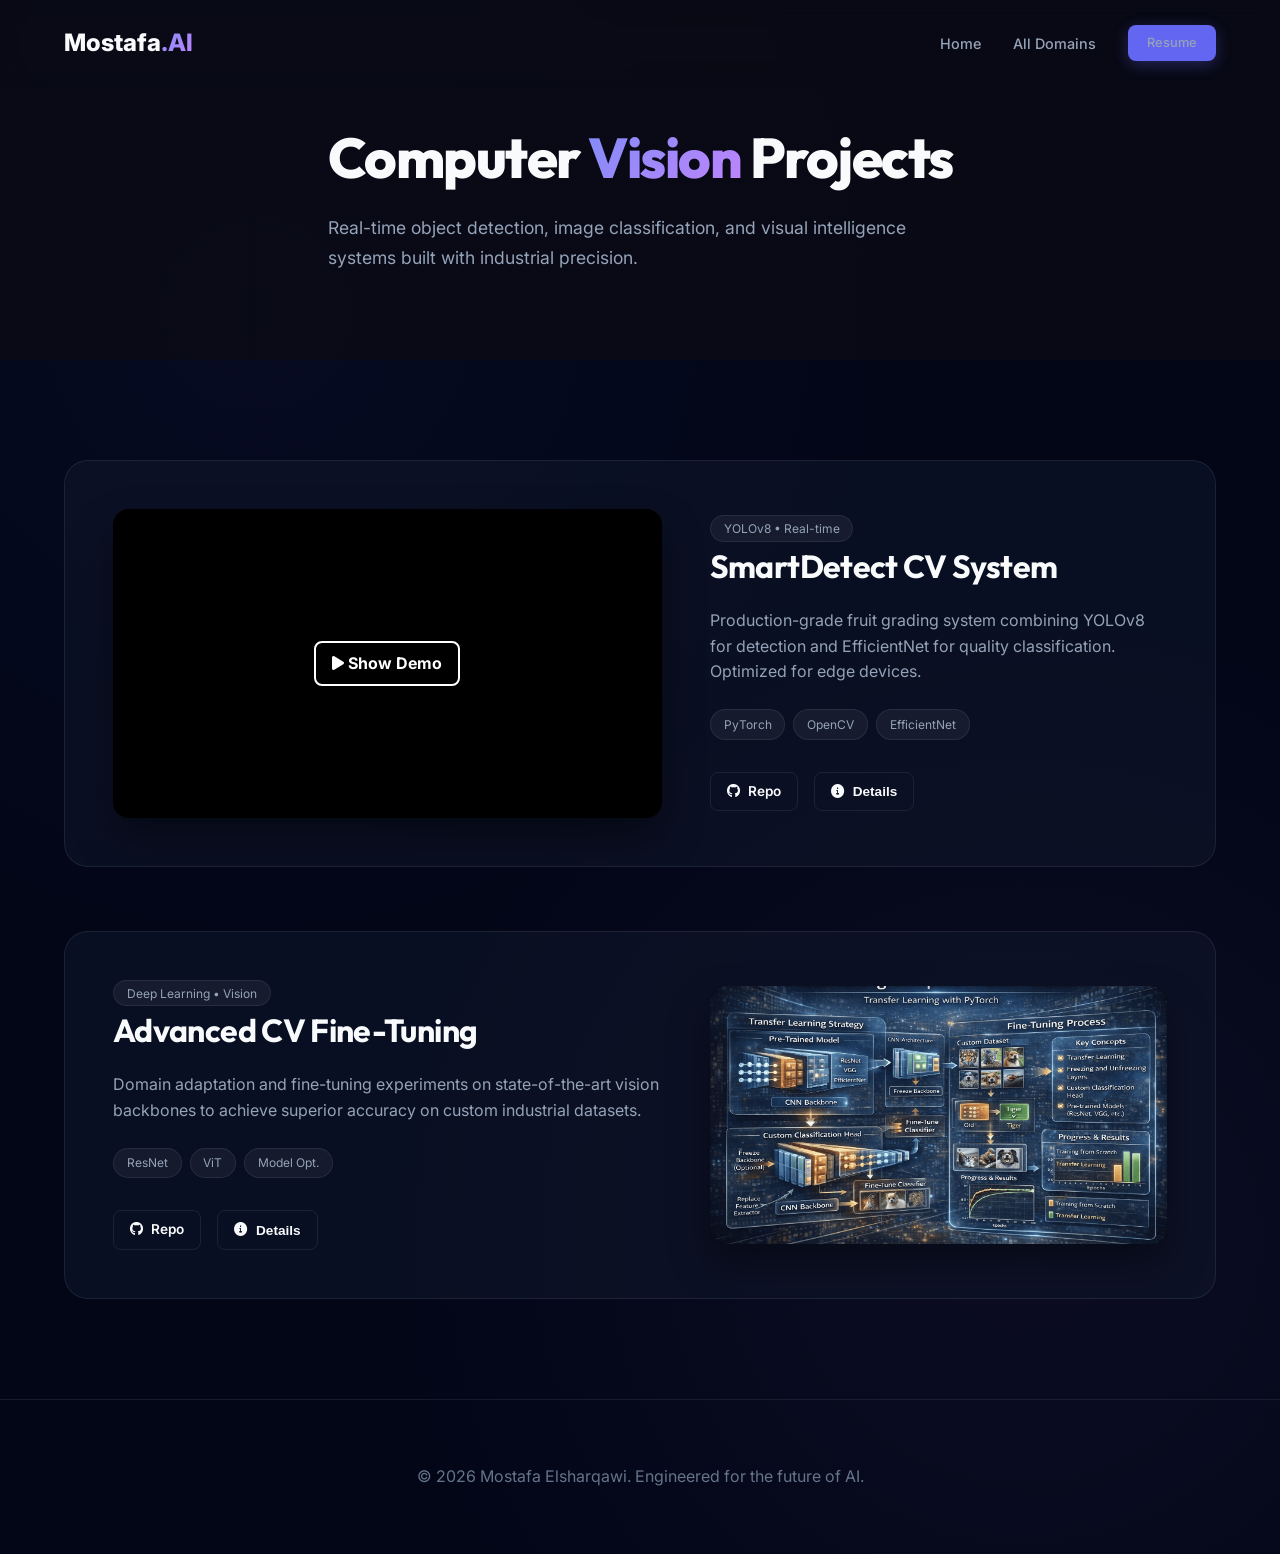
==== computer-vision.html @ 0e8fa630 "Modernized Portfolio with LFS for large videos" ====
<!DOCTYPE html>
<html lang="en">
<head>
  <meta charset="UTF-8">
  <meta name="viewport" content="width=device-width, initial-scale=1.0">
  <title>Computer Vision Projects | Mostafa Elsharqawi</title>
  <link rel="stylesheet" href="style.css">
  <link rel="stylesheet" href="https://cdnjs.cloudflare.com/ajax/libs/font-awesome/6.0.0/css/all.min.css">
</head>
<body>

  <nav>
    <div class="container nav-inner">
      <a href="index.html" class="logo">Mostafa<span class="accent-text">.AI</span></a>
      <div class="nav-links">
        <a href="index.html">Home</a>
        <a href="index.html#projects">All Domains</a>
        <a href="assets/files/Mostafa_Elsharqawi-CV_1.pdf" class="btn btn-primary" style="padding: 0.5rem 1.2rem; font-size: 0.8rem;" download>Resume</a>
      </div>
    </div>
  </nav>

  <header class="hero" style="min-height: 40vh; display: flex; align-items: center; background: linear-gradient(rgba(10, 10, 20, 0.8), rgba(10, 10, 20, 0.8)), url('cv_domain_1778010736465.png'); background-size: cover; background-position: center;">
    <div class="container reveal">
      <h1 style="font-size: clamp(2rem, 5vw, 3.5rem);">Computer <span class="accent-text">Vision</span> Projects</h1>
      <p style="max-width: 600px; color: var(--text-secondary);">Real-time object detection, image classification, and visual intelligence systems built with industrial precision.</p>
    </div>
  </header>

  <section class="section">
    <div class="container">
      <div class="projects-grid">
        
        <!-- Project 1: SmartDetect CV -->
        <div class="project-card reveal">
          <div class="project-visual">
            <video muted loop playsinline>
              <source src="videos/fruite.mp4" type="video/mp4">
            </video>
            <div class="cert-overlay" style="opacity: 1; background: rgba(0,0,0,0.4); display: flex; align-items: center; justify-content: center; pointer-events: none;">
              <span style="color: white; font-weight: bold; border: 2px solid white; padding: 0.5rem 1rem; border-radius: 8px;"><i class="fas fa-play"></i> Show Demo</span>
            </div>
          </div>
          <div class="project-info">
            <span class="tag">YOLOv8 • Real-time</span>
            <h3>SmartDetect CV System</h3>
            <p>Production-grade fruit grading system combining YOLOv8 for detection and EfficientNet for quality classification. Optimized for edge devices.</p>
            <div class="project-tags">
              <span class="tag">PyTorch</span>
              <span class="tag">OpenCV</span>
              <span class="tag">EfficientNet</span>
            </div>
            <div style="display: flex; gap: 1rem;">
              <a href="https://github.com/mstfyshrqawy520-alt/FruitGuard-System" target="_blank" class="btn btn-outline" style="padding: 0.5rem 1rem; font-size: 0.85rem;"><i class="fab fa-github"></i> Repo</a>
              <button class="btn btn-outline project-more-btn" data-project="smartdetect" style="padding: 0.5rem 1rem; font-size: 0.85rem;"><i class="fas fa-info-circle"></i> Details</button>
            </div>
          </div>
        </div>

        <!-- Project 2: Fine-Tuning CV -->
        <div class="project-card reveal">
          <div class="project-info">
            <span class="tag">Deep Learning • Vision</span>
            <h3>Advanced CV Fine-Tuning</h3>
            <p>Domain adaptation and fine-tuning experiments on state-of-the-art vision backbones to achieve superior accuracy on custom industrial datasets.</p>
            <div class="project-tags">
              <span class="tag">ResNet</span>
              <span class="tag">ViT</span>
              <span class="tag">Model Opt.</span>
            </div>
            <div style="display: flex; gap: 1rem;">
              <a href="https://github.com/mstfyshrqawy520-alt/fine-tuning-computer-vision-models" target="_blank" class="btn btn-outline" style="padding: 0.5rem 1rem; font-size: 0.85rem;"><i class="fab fa-github"></i> Repo</a>
              <button class="btn btn-outline project-more-btn" data-project="cvfinetuning" style="padding: 0.5rem 1rem; font-size: 0.85rem;"><i class="fas fa-info-circle"></i> Details</button>
            </div>
          </div>
          <div class="project-visual">
            <img src="assets/fine.png" alt="CV Fine-tuning" style="width: 100%; height: 100%; object-fit: cover;">
          </div>
        </div>

      </div>
    </div>
  </section>

  <footer>
    <div class="container">
      <p>&copy; 2026 Mostafa Elsharqawi. Engineered for the future of AI.</p>
    </div>
  </footer>

  <div id="video-modal" class="modal">
    <div class="modal-content">
      <span class="modal-close">&times;</span>
      <video controls style="width: 100%; border-radius: 12px;"></video>
    </div>
  </div>

  <div id="info-modal" class="modal">
    <div class="modal-content">
      <span class="modal-close" id="info-modal-close">&times;</span>
      <div id="project-details-content">
        <!-- Content injected by JS -->
      </div>
    </div>
  </div>

  <script src="script.js"></script>
  <script>
    const observer = new IntersectionObserver((entries) => {
      entries.forEach(entry => {
        if (entry.isIntersecting) entry.target.classList.add('active');
      });
    }, { threshold: 0.1 });
    document.querySelectorAll('.reveal').forEach(el => observer.observe(el));
  </script>
</body>
</html>
---- style.css ----
@import url('https://fonts.googleapis.com/css2?family=Outfit:wght@300;400;500;600;700;800&family=Inter:wght@300;400;500;600;700&display=swap');

:root {
  --bg-dark: #020617;
  --bg-card: rgba(15, 23, 42, 0.6);
  --accent: #6366f1;
  --accent-glow: rgba(99, 102, 241, 0.5);
  --text-primary: #f8fafc;
  --text-secondary: #94a3b8;
  --text-muted: #64748b;
  --border: rgba(255, 255, 255, 0.08);
  --glass-bg: rgba(30, 41, 59, 0.4);
  --glass-border: rgba(255, 255, 255, 0.1);
  --font-heading: 'Outfit', sans-serif;
  --font-body: 'Inter', sans-serif;
  --transition: all 0.4s cubic-bezier(0.4, 0, 0.2, 1);
}

* {
  margin: 0;
  padding: 0;
  box-sizing: border-box;
}

html {
  scroll-behavior: smooth;
}

body {
  background-color: var(--bg-dark);
  background-image: 
    radial-gradient(circle at 20% 20%, rgba(99, 102, 241, 0.05) 0%, transparent 40%),
    radial-gradient(circle at 80% 80%, rgba(192, 132, 252, 0.05) 0%, transparent 40%);
  color: var(--text-primary);
  font-family: var(--font-body);
  line-height: 1.6;
  overflow-x: hidden;
}

.container {
  max-width: 1400px;
  margin: 0 auto;
  padding: 0 4rem;
}

@media (max-width: 768px) {
  .container {
    padding: 0 1.5rem;
  }
}

.marquee-item {
  display: inline-flex;
  align-items: center;
  gap: 0.4rem;
  background: rgba(255, 255, 255, 0.03);
  padding: 0.5rem 1rem;
  border-radius: 50px;
  margin-right: 1.2rem;
  font-size: 0.8rem;
  font-weight: 500;
  color: var(--text-secondary);
  border: 1px solid var(--border);
  transition: all 0.3s ease;
}

.marquee-item i {
  color: var(--accent);
}

.marquee-item:hover {
  background: rgba(0, 243, 255, 0.1);
  border-color: var(--accent);
  color: white;
  transform: translateY(-2px);
}

@keyframes marquee {
  0% { transform: translateX(0); }
  100% { transform: translateX(-50%); }
}

/* Animations */
@keyframes fadeIn {
  from { opacity: 0; transform: translateY(30px); }
  to { opacity: 1; transform: translateY(0); }
}

@keyframes fadeInUp {
  from { opacity: 0; transform: translateY(30px); }
  to { opacity: 1; transform: translateY(0); }
}

@keyframes glowPulse {
  0% { box-shadow: 0 0 5px var(--accent-glow); }
  50% { box-shadow: 0 0 20px var(--accent-glow); }
  100% { box-shadow: 0 0 5px var(--accent-glow); }
}

@keyframes blob {
  0% { border-radius: 30% 70% 70% 30% / 30% 30% 70% 70%; }
  100% { border-radius: 50% 50% 30% 70% / 50% 60% 40% 50%; }
}

.reveal {
  opacity: 0;
  transform: translateY(30px);
  transition: var(--transition);
}

.reveal.active {
  opacity: 1;
  transform: translateY(0);
}

/* Typography */
h1, h2, h3, h4 {
  font-family: var(--font-heading);
  font-weight: 700;
  letter-spacing: -0.02em;
}

.accent-text {
  background: linear-gradient(135deg, #818cf8 0%, #c084fc 100%);
  -webkit-background-clip: text;
  -webkit-text-fill-color: transparent;
}

/* Navigation */
nav {
  position: fixed;
  top: 0;
  width: 100%;
  z-index: 1000;
  padding: 1.5rem 0;
  transition: var(--transition);
  backdrop-filter: blur(10px);
  border-bottom: 1px solid transparent;
}

nav.scrolled {
  background: rgba(2, 6, 23, 0.8);
  padding: 1rem 0;
  border-bottom: 1px solid var(--border);
}

.nav-inner {
  display: flex;
  justify-content: space-between;
  align-items: center;
}

.logo {
  font-size: 1.5rem;
  font-weight: 800;
  color: var(--text-primary);
  text-decoration: none;
}

.nav-links {
  display: flex;
  gap: 2rem;
  align-items: center;
}

.nav-links a {
  text-decoration: none;
  color: var(--text-secondary);
  font-weight: 500;
  font-size: 0.9rem;
  transition: var(--transition);
}

.nav-links a:hover {
  color: var(--accent);
}

/* Hero Section */
.hero {
  min-height: 100vh;
  display: flex;
  align-items: center;
  padding-top: 80px;
  position: relative;
  overflow: hidden;
}

.hero-content {
  display: flex;
  justify-content: space-between;
  align-items: center;
  gap: 3rem;
  max-width: 1200px;
  margin: 0 auto;
  width: 100%;
}

.hero-text {
  flex: 1;
  max-width: 650px;
}

.hero-image {
  flex-shrink: 0;
  display: flex;
  justify-content: center;
}

@media (max-width: 1200px) {
  .hero-content {
    gap: 3rem;
  }
}

@media (max-width: 968px) {
  .hero-content {
    grid-template-columns: 1fr;
    text-align: center;
    padding-top: 2rem;
  }
  .hero-image {
    order: -1;
    margin: 0 auto 2rem;
  }
  .hero-image div {
    width: 260px !important;
    height: 260px !important;
  }
  .hero p {
    margin: 0 auto 2.5rem;
    font-size: 1rem;
  }
  .hero-btns {
    justify-content: center;
  }
  .hero-tech-col {
    margin-top: 3rem;
    justify-content: center;
  }
  .tech-marquee-vertical {
    animation: marquee-slow 10s linear infinite;
  }
}

.hero-tag {
  display: inline-block;
  padding: 0.5rem 1rem;
  background: rgba(99, 102, 241, 0.1);
  border: 1px solid rgba(99, 102, 241, 0.2);
  border-radius: 100px;
  color: var(--accent);
  font-size: 0.85rem;
  font-weight: 600;
  margin-bottom: 1.5rem;
}

.hero h1 {
  font-size: clamp(2.5rem, 5vw, 3.8rem);
  line-height: 1.1;
  margin-bottom: 1.5rem;
  font-weight: 800;
  letter-spacing: -1.5px;
}

.hero p {
  font-size: 1.1rem;
  color: var(--text-secondary);
  max-width: 550px;
  line-height: 1.7;
  margin-bottom: 2.5rem;
}

.hero-btns {
  display: flex;
  gap: 1.5rem;
}

/* Buttons */
.btn {
  padding: 0.8rem 2rem;
  border-radius: 8px;
  font-weight: 600;
  text-decoration: none;
  transition: var(--transition);
  display: inline-flex;
  align-items: center;
  gap: 0.5rem;
  cursor: pointer;
}

.btn-primary {
  background: var(--accent);
  color: white;
  border: none;
  box-shadow: 0 4px 15px rgba(99, 102, 241, 0.3);
}

.btn-primary:hover {
  transform: translateY(-2px);
  box-shadow: 0 8px 25px rgba(99, 102, 241, 0.4);
}

.btn-outline {
  background: transparent;
  border: 1px solid var(--border);
  color: var(--text-primary);
}

.btn-outline:hover {
  background: var(--border);
  border-color: var(--text-secondary);
}

/* Section Common */
.section {
  padding: 100px 0;
}

.section-header {
  margin-bottom: 4rem;
  text-align: center;
}

#skills .section-header {
  text-align: left;
}

.section-title {
  font-size: 2.5rem;
  margin-bottom: 1rem;
  position: relative;
  display: inline-block;
}

#skills .section-title::after {
  content: '';
  position: absolute;
  bottom: -10px;
  left: 0;
  width: 50px;
  height: 4px;
  background: #3b82f6;
  border-radius: 2px;
}

.section-subtitle {
  color: var(--text-secondary);
  max-width: 600px;
  margin: 0 auto;
}

/* Featured Projects */
.projects-grid {
  display: grid;
  grid-template-columns: 1fr;
  gap: 4rem;
}

.project-card {
  display: grid;
  grid-template-columns: 1.2fr 1fr;
  gap: 3rem;
  align-items: center;
  background: var(--bg-card);
  border: 1px solid var(--border);
  border-radius: 24px;
  overflow: hidden;
  padding: 3rem;
  transition: var(--transition);
}

.project-card:hover {
  border-color: var(--accent);
  background: rgba(15, 23, 42, 0.8);
}

.project-visual {
  position: relative;
  border-radius: 16px;
  overflow: hidden;
  aspect-ratio: 16/9;
  background: #000;
  box-shadow: 0 20px 40px rgba(0,0,0,0.4);
  cursor: pointer;
}

.project-visual video {
  width: 100%;
  height: 100%;
  object-fit: cover;
  opacity: 0.8;
  transition: var(--transition);
}

.project-card:hover .project-visual video {
  opacity: 1;
  transform: scale(1.05);
}

.project-info h3 {
  font-size: 2rem;
  margin-bottom: 1rem;
}

.project-info p {
  color: var(--text-secondary);
  margin-bottom: 1.5rem;
}

.project-tags {
  display: flex;
  flex-wrap: wrap;
  gap: 0.5rem;
  margin-bottom: 2rem;
}

.tag {
  padding: 0.3rem 0.8rem;
  background: rgba(255,255,255,0.05);
  border-radius: 100px;
  font-size: 0.75rem;
  color: var(--text-secondary);
  border: 1px solid var(--border);
}

/* Services Section */
.services-grid {
  display: grid;
  grid-template-columns: repeat(auto-fit, minmax(300px, 1fr));
  gap: 2rem;
  margin-top: 3rem;
}

.service-card {
  background: var(--bg-card);
  border: 1px solid var(--border);
  padding: 3rem 2rem;
  border-radius: 24px;
  text-align: center;
  transition: var(--transition);
  display: flex;
  flex-direction: column;
  align-items: center;
  backdrop-filter: blur(10px);
}

.service-card:hover {
  transform: translateY(-10px);
  border-color: var(--accent);
  background: rgba(255, 255, 255, 0.03);
  box-shadow: 0 20px 40px rgba(0, 0, 0, 0.4);
}

.service-icon {
  width: 70px;
  height: 70px;
  background: var(--accent);
  color: white;
  border-radius: 50%;
  display: flex;
  align-items: center;
  justify-content: center;
  font-size: 1.8rem;
  margin-bottom: 1.5rem;
  box-shadow: 0 0 20px var(--accent-glow);
}

.service-card h4 {
  font-size: 1.4rem;
  margin-bottom: 1rem;
  color: var(--text-primary);
}

.service-card p {
  font-size: 0.95rem;
  color: var(--text-secondary);
  line-height: 1.6;
}

/* Specialized Domains Grid */
.skills-container {
  display: grid;
  grid-template-columns: repeat(auto-fit, minmax(280px, 1fr));
  gap: 2rem;
  margin-top: 2rem;
}

.skill-box {
  background: var(--bg-card);
  border: 1px solid var(--border);
  padding: 2.5rem;
  border-radius: 20px;
  backdrop-filter: blur(10px);
  transition: var(--transition);
  display: flex;
  flex-direction: column;
  height: 100%;
}

.skill-box:hover {
  transform: translateY(-10px);
  border-color: var(--accent);
  background: rgba(255, 255, 255, 0.03);
  box-shadow: 0 20px 40px rgba(0, 0, 0, 0.3);
}

.skill-box h4 {
  margin-bottom: 1rem;
  color: var(--text-primary);
  font-size: 1.4rem;
}

.skill-box p {
  color: var(--text-secondary);
  font-size: 0.9rem;
  flex-grow: 1;
}

/* Skills Navigation Tabs */
.skills-tabs {
  display: flex;
  justify-content: center;
  flex-wrap: wrap;
  gap: 1rem;
  margin-bottom: 3rem;
}

.tab-btn {
  padding: 0.8rem 1.5rem;
  background: white;
  border: 1px solid #e2e8f0;
  border-radius: 12px;
  color: #64748b;
  font-weight: 600;
  cursor: pointer;
  transition: all 0.3s ease;
  display: flex;
  align-items: center;
  gap: 0.6rem;
  font-size: 0.95rem;
}

.tab-btn i {
  font-size: 1.1rem;
}

.tab-btn.active {
  background: #3b82f6;
  color: white;
  border-color: #3b82f6;
  box-shadow: 0 4px 12px rgba(59, 130, 246, 0.3);
}

.tab-btn:hover:not(.active) {
  border-color: #3b82f6;
  color: #3b82f6;
  transform: translateY(-2px);
}

/* Skills Display Area */
.skills-display-card {
  background: white;
  border-radius: 24px;
  padding: 3rem;
  box-shadow: 0 10px 30px rgba(0, 0, 0, 0.05);
  border: 1px solid #f1f5f9;
  min-height: 350px;
}

.skills-category {
  display: none;
}

.skills-category.active {
  display: block;
  animation: fadeIn 0.5s ease;
}

.skill-grid {
  display: grid;
  grid-template-columns: repeat(auto-fill, minmax(140px, 1fr));
  gap: 1.5rem;
}

.skill-card-small {
  background: #f8fafc;
  border: 1px solid #e2e8f0;
  border-radius: 12px;
  padding: 1.2rem;
  display: flex;
  flex-direction: column;
  align-items: center;
  justify-content: center;
  gap: 0.8rem;
  transition: all 0.3s ease;
  border-left: 4px solid var(--card-color);
}

.skill-card-small i {
  font-size: 1.5rem;
  color: var(--card-color);
}

.skill-card-small span {
  font-size: 0.85rem;
  font-weight: 600;
  color: #1e293b;
  text-align: center;
}

.skill-card-small:hover {
  transform: translateY(-5px);
  background: white;
  box-shadow: 0 8px 20px rgba(0, 0, 0, 0.08);
}

/* Skills Summary Badges */
.skills-badges {
  display: flex;
  justify-content: center;
  flex-wrap: wrap;
  gap: 1.5rem;
  margin-top: 3rem;
}

.badge-item {
  background: white;
  padding: 0.8rem 1.5rem;
  border-radius: 100px;
  display: flex;
  align-items: center;
  gap: 0.6rem;
  font-size: 0.9rem;
  font-weight: 600;
  color: #1e293b;
  box-shadow: 0 4px 10px rgba(0, 0, 0, 0.03);
  border: 1px solid #f1f5f9;
}

.badge-item i {
  color: #3b82f6;
}

@media (max-width: 768px) {
  .skills-display-card {
    padding: 1.5rem;
  }
  .skill-grid {
    grid-template-columns: repeat(auto-fill, minmax(110px, 1fr));
    gap: 1rem;
  }
  .tab-btn {
    padding: 0.6rem 1rem;
    font-size: 0.85rem;
  }
}

/* Certificates */
.cert-filters {
  display: flex;
  justify-content: center;
  flex-wrap: wrap;
  gap: 1rem;
  margin-bottom: 3rem;
}

/* Tech Column (Right side) */
.hero-tech-col {
  display: flex;
  align-items: center;
  overflow: hidden;
}

.tech-marquee-vertical {
  display: flex;
  gap: 3rem;
  white-space: nowrap;
  animation: marquee-slow 20s linear infinite;
}

@keyframes marquee-slow {
  0% { transform: translateX(0); }
  100% { transform: translateX(-30%); }
}

.tech-marquee-vertical span {
  font-size: 0.9rem;
  font-weight: 700;
  color: var(--text-secondary);
  opacity: 0.4;
  letter-spacing: 2px;
}

.filter-btn {
  padding: 0.6rem 1.5rem;
  background: rgba(255, 255, 255, 0.05);
  border: 1px solid var(--border);
  border-radius: 100px;
  color: var(--text-secondary);
  cursor: pointer;
  font-weight: 500;
  transition: var(--transition);
}

.filter-btn:hover, .filter-btn.active {
  background: var(--accent);
  color: white;
  border-color: var(--accent);
}

.cert-gallery {
  display: flex;
  gap: 1.5rem;
  overflow-x: auto;
  scroll-behavior: smooth;
  scroll-snap-type: x mandatory;
  padding: 1rem 0;
  -ms-overflow-style: none;  /* IE and Edge */
  scrollbar-width: none;  /* Firefox */
}

.cert-gallery::-webkit-scrollbar {
  display: none; /* Chrome, Safari and Opera */
}

.cert-card {
  flex: 0 0 320px; /* Fixed width for slider items */
  position: relative;
  border-radius: 12px;
  overflow: hidden;
  aspect-ratio: 4/3;
  cursor: pointer;
  border: 1px solid var(--border);
  transition: var(--transition);
  scroll-snap-align: start;
}

.slider-arrow {
  position: absolute;
  top: 50%;
  transform: translateY(-50%);
  width: 50px;
  height: 50px;
  background: var(--accent);
  border: none;
  border-radius: 50%;
  color: white;
  font-size: 1.2rem;
  cursor: pointer;
  z-index: 10;
  display: flex;
  align-items: center;
  justify-content: center;
  box-shadow: 0 4px 15px rgba(0,0,0,0.3);
  transition: var(--transition);
  opacity: 0.8;
}

.slider-arrow:hover {
  opacity: 1;
  background: #4f46e5;
  transform: translateY(-50%) scale(1.1);
}

.slider-arrow.prev {
  left: -25px;
}

.slider-arrow.next {
  right: -25px;
}

@media (max-width: 768px) {
  .slider-arrow {
    display: none; /* Hide arrows on mobile, use touch scroll */
  }
}

.cert-card.hidden {
  display: none;
}

.cert-card img {
  width: 100%;
  height: 100%;
  object-fit: cover;
  transition: var(--transition);
}

.cert-overlay {
  position: absolute;
  inset: 0;
  background: linear-gradient(to top, rgba(0,0,0,0.8), transparent);
  display: flex;
  flex-direction: column;
  justify-content: flex-end;
  padding: 1.5rem;
  opacity: 0;
  transition: var(--transition);
}

.cert-card:hover .cert-overlay {
  opacity: 1;
}

.cert-card:hover img {
  transform: scale(1.1);
}

/* Modal */
.modal {
  position: fixed;
  inset: 0;
  background: rgba(0,0,0,0.9);
  z-index: 2000;
  display: none;
  align-items: center;
  justify-content: center;
  padding: 2rem;
}

.modal.active {
  display: flex;
}

.modal-content {
  max-width: 900px;
  width: 100%;
  position: relative;
  background: var(--bg-card);
  padding: 3.5rem;
  border-radius: 24px;
  border: 1px solid var(--border);
  box-shadow: 0 0 50px rgba(0,0,0,0.5);
  backdrop-filter: blur(15px);
}

#info-modal .modal-content {
  border-color: var(--accent);
  box-shadow: 0 0 30px var(--accent-glow);
}

.modal-close {
  position: absolute;
  top: -40px;
  right: 0;
  color: white;
  font-size: 2rem;
  cursor: pointer;
}

/* About Section */
.about-grid {
  display: grid;
  grid-template-columns: 1.2fr 0.8fr;
  gap: 5rem;
  align-items: center;
}

.lead-text {
  font-size: 1.2rem;
  color: var(--accent);
  margin-bottom: 2rem;
  font-weight: 600;
  line-height: 1.5;
}

.bio-content p {
  color: var(--text-secondary);
  line-height: 1.8;
  margin-bottom: 1.5rem;
  font-size: 1.05rem;
}

.about-stats {
  display: flex;
  gap: 3rem;
  margin-top: 3rem;
  padding-top: 2rem;
  border-top: 1px solid var(--border);
}

.stat-item {
  display: flex;
  flex-direction: column;
}

.stat-val {
  font-size: 2.2rem;
  font-weight: 800;
  color: var(--text-primary);
}

.stat-label {
  font-size: 0.8rem;
  color: var(--text-muted);
  text-transform: uppercase;
  letter-spacing: 1px;
}

.about-image {
  display: flex;
  flex-direction: column;
  gap: 2rem;
}

.experience-card {
  background: var(--bg-card);
  padding: 2rem;
  border-radius: 20px;
  border: 1px solid var(--border);
  transition: var(--transition);
}

.experience-card:hover {
  border-color: var(--accent);
  transform: translateX(10px);
}

.experience-card i {
  font-size: 1.8rem;
  color: var(--accent);
  margin-bottom: 1rem;
}

.experience-card h4 {
  margin-bottom: 0.5rem;
  color: var(--text-primary);
}

.experience-card p {
  font-size: 0.9rem;
  color: var(--text-secondary);
  line-height: 1.6;
}

@media (max-width: 968px) {
  .about-grid {
    grid-template-columns: 1fr;
    gap: 3rem;
  }
  .experience-card:hover {
    transform: translateY(-5px);
  }
}
footer {
  padding: 4rem 0;
  border-top: 1px solid var(--border);
  text-align: center;
  color: var(--text-muted);
}

.footer-socials {
  display: flex;
  justify-content: center;
  gap: 2rem;
  margin-bottom: 2rem;
}

.footer-socials a {
  color: var(--text-secondary);
  font-size: 1.5rem;
  transition: var(--transition);
}

.footer-socials a:hover {
  color: var(--accent);
}

/* Chatbot */
.chatbot-bubble {
  position: fixed;
  bottom: 30px;
  right: 30px;
  width: 60px;
  height: 60px;
  background: var(--accent);
  border-radius: 50%;
  display: flex;
  align-items: center;
  justify-content: center;
  color: white;
  font-size: 1.5rem;
  cursor: pointer;
  z-index: 3000;
  box-shadow: 0 4px 15px rgba(99, 102, 241, 0.4);
  transition: var(--transition);
  animation: float 3s infinite alternate;
}

@keyframes float {
  from { transform: translateY(0); }
  to { transform: translateY(-10px); }
}

.chatbot-bubble:hover {
  transform: scale(1.1);
  background: #4f46e5;
}

.chatbot-window {
  position: fixed;
  bottom: 100px;
  right: 30px;
  width: 380px;
  height: 500px;
  background: var(--bg-card);
  border: 1px solid var(--border);
  border-radius: 24px;
  z-index: 3000;
  display: none;
  flex-direction: column;
  overflow: hidden;
  box-shadow: 0 10px 40px rgba(0,0,0,0.5);
  backdrop-filter: blur(20px);
}

.chatbot-window.active {
  display: flex;
  animation: fadeInUp 0.3s ease;
}

.chat-header {
  padding: 1.5rem;
  background: rgba(99, 102, 241, 0.1);
  border-bottom: 1px solid var(--border);
  display: flex;
  align-items: center;
  gap: 1rem;
}

.chat-header img {
  width: 40px;
  height: 40px;
  border-radius: 50%;
  border: 2px solid var(--accent);
}

.chat-body {
  flex: 1;
  padding: 1.5rem;
  overflow-y: auto;
  display: flex;
  flex-direction: column;
  gap: 1rem;
}

.chat-message {
  max-width: 80%;
  padding: 0.8rem 1rem;
  border-radius: 16px;
  font-size: 0.9rem;
}

.chat-message.bot {
  background: rgba(255, 255, 255, 0.05);
  align-self: flex-start;
  border-bottom-left-radius: 4px;
}

.chat-message.user {
  background: var(--accent);
  color: white;
  align-self: flex-end;
  border-bottom-right-radius: 4px;
}

.chat-footer {
  padding: 1rem;
  border-top: 1px solid var(--border);
}

.chat-options {
  display: flex;
  flex-wrap: wrap;
  gap: 0.5rem;
}

/* FAQ Section */
.faq-container {
  display: flex;
  flex-direction: column;
  gap: 1rem;
}

.faq-item {
  background: var(--bg-card);
  border: 1px solid var(--border);
  border-radius: 16px;
  overflow: hidden;
  transition: var(--transition);
}

.faq-question {
  padding: 1.5rem 2rem;
  display: flex;
  justify-content: space-between;
  align-items: center;
  cursor: pointer;
  font-weight: 600;
  color: var(--text-primary);
  transition: var(--transition);
}

.faq-question:hover {
  background: rgba(255, 255, 255, 0.02);
}

.faq-question i {
  font-size: 0.8rem;
  transition: transform 0.4s ease;
  color: var(--accent);
}

.faq-item.active .faq-question {
  border-bottom: 1px solid var(--border);
  background: rgba(99, 102, 241, 0.05);
}

.faq-item.active .faq-question i {
  transform: rotate(180deg);
}

.faq-answer {
  max-height: 0;
  overflow: hidden;
  transition: max-height 0.4s cubic-bezier(0.4, 0, 0.2, 1);
  background: rgba(0, 0, 0, 0.1);
}

.faq-answer p {
  padding: 1.5rem 2rem;
  color: var(--text-secondary);
  font-size: 0.95rem;
  line-height: 1.7;
}

.faq-item.active .faq-answer {
  max-height: 500px;
}

.opt-btn {
  padding: 0.5rem 1rem;
  background: rgba(255, 255, 255, 0.03);
  border: 1px solid var(--border);
  border-radius: 100px;
  color: var(--text-secondary);
  font-size: 0.8rem;
  cursor: pointer;
  transition: var(--transition);
}

.opt-btn:hover {
  border-color: var(--accent);
  color: var(--accent);
}

/* Testimonials */
.testimonials-grid {
  display: grid;
  grid-template-columns: repeat(2, 1fr);
  gap: 2rem;
  margin-top: 3rem;
}

.testimonial-card {
  background: var(--bg-card);
  padding: 2.5rem;
  border-radius: 24px;
  border: 1px solid var(--border);
  position: relative;
  transition: var(--transition);
}

.testimonial-card:hover {
  border-color: var(--accent);
  transform: translateY(-5px);
  box-shadow: 0 10px 30px rgba(0,0,0,0.3);
}

.quote-icon {
  font-size: 2rem;
  color: var(--accent);
  opacity: 0.3;
  margin-bottom: 1.5rem;
}

.testimonial-card p {
  font-style: italic;
  color: var(--text-secondary);
  line-height: 1.8;
  margin-bottom: 1.5rem;
}

.testimonial-author h6 {
  color: var(--text-primary);
  font-size: 1.1rem;
  margin-bottom: 0.2rem;
}

.testimonial-author span {
  color: var(--accent);
  font-size: 0.85rem;
}

@media (max-width: 768px) {
  .testimonials-grid {
    grid-template-columns: 1fr;
  }
}

/* Pipeline Section */
.pipeline-container {
  display: flex;
  justify-content: space-between;
  align-items: flex-start;
  gap: 1rem;
  margin-top: 4rem;
}

.pipeline-step {
  flex: 1;
  text-align: center;
  padding: 2rem;
  background: rgba(255, 255, 255, 0.02);
  border: 1px solid var(--border);
  border-radius: 20px;
  transition: var(--transition);
}

.pipeline-step:hover {
  background: rgba(99, 102, 241, 0.05);
  border-color: var(--accent);
  transform: translateY(-5px);
}

.step-icon {
  width: 60px;
  height: 60px;
  background: var(--accent);
  border-radius: 15px;
  display: flex;
  align-items: center;
  justify-content: center;
  font-size: 1.5rem;
  color: white;
  margin: 0 auto 1.5rem;
  box-shadow: 0 0 20px var(--accent-glow);
}

.pipeline-step h5 {
  font-size: 1.1rem;
  margin-bottom: 0.8rem;
  color: var(--text-primary);
}

.pipeline-step p {
  font-size: 0.85rem;
  color: var(--text-secondary);
  line-height: 1.6;
}

.pipeline-arrow {
  display: flex;
  align-items: center;
  justify-content: center;
  padding-top: 40px;
  color: var(--border);
  font-size: 1.2rem;
}

@media (max-width: 968px) {
  .pipeline-container {
    flex-direction: column;
    gap: 2rem;
  }
  .pipeline-arrow {
    transform: rotate(90deg);
    padding: 0;
  }
}
@media (max-width: 968px) {
  .project-card {
    grid-template-columns: 1fr;
    padding: 2rem;
  }
  .hero h1 {
    font-size: 3.5rem;
  }
}

@media (max-width: 640px) {
  .container {
    padding: 0 1.5rem;
  }
  .hero-btns {
    flex-direction: column;
  }
  .nav-links {
    display: none;
  }
}

/* Experience Timeline */
.experience-timeline {
  max-width: 900px;
  margin: 0 auto;
  position: relative;
  padding-left: 2rem;
}

.experience-timeline::before {
  content: '';
  position: absolute;
  left: 0;
  top: 0;
  height: 100%;
  width: 2px;
  background: var(--border);
}

.timeline-item {
  position: relative;
  margin-bottom: 3rem;
}

.timeline-marker {
  position: absolute;
  left: -2.35rem;
  top: 0;
  width: 12px;
  height: 12px;
  border-radius: 50%;
  background: var(--accent);
  border: 4px solid var(--bg-dark);
  box-shadow: 0 0 10px var(--accent-glow);
}

.timeline-content {
  background: var(--bg-card);
  padding: 2rem;
  border-radius: 16px;
  border: 1px solid var(--border);
  transition: var(--transition);
}

.timeline-content:hover {
  border-color: var(--accent);
  transform: translateX(10px);
}

.timeline-header {
  display: flex;
  justify-content: space-between;
  align-items: center;
  margin-bottom: 0.5rem;
}

.timeline-header h3 {
  color: var(--accent);
  font-size: 1.25rem;
}

.timeline-date {
  font-size: 0.85rem;
  color: var(--text-muted);
  font-weight: 600;
}

.timeline-org {
  font-size: 1rem;
  color: var(--text-primary);
  margin-bottom: 1rem;
  opacity: 0.9;
}

.timeline-desc {
  color: var(--text-secondary);
  font-size: 0.95rem;
  margin-bottom: 1.5rem;
}

.timeline-tags {
  display: flex;
  flex-wrap: wrap;
  gap: 0.5rem;
}
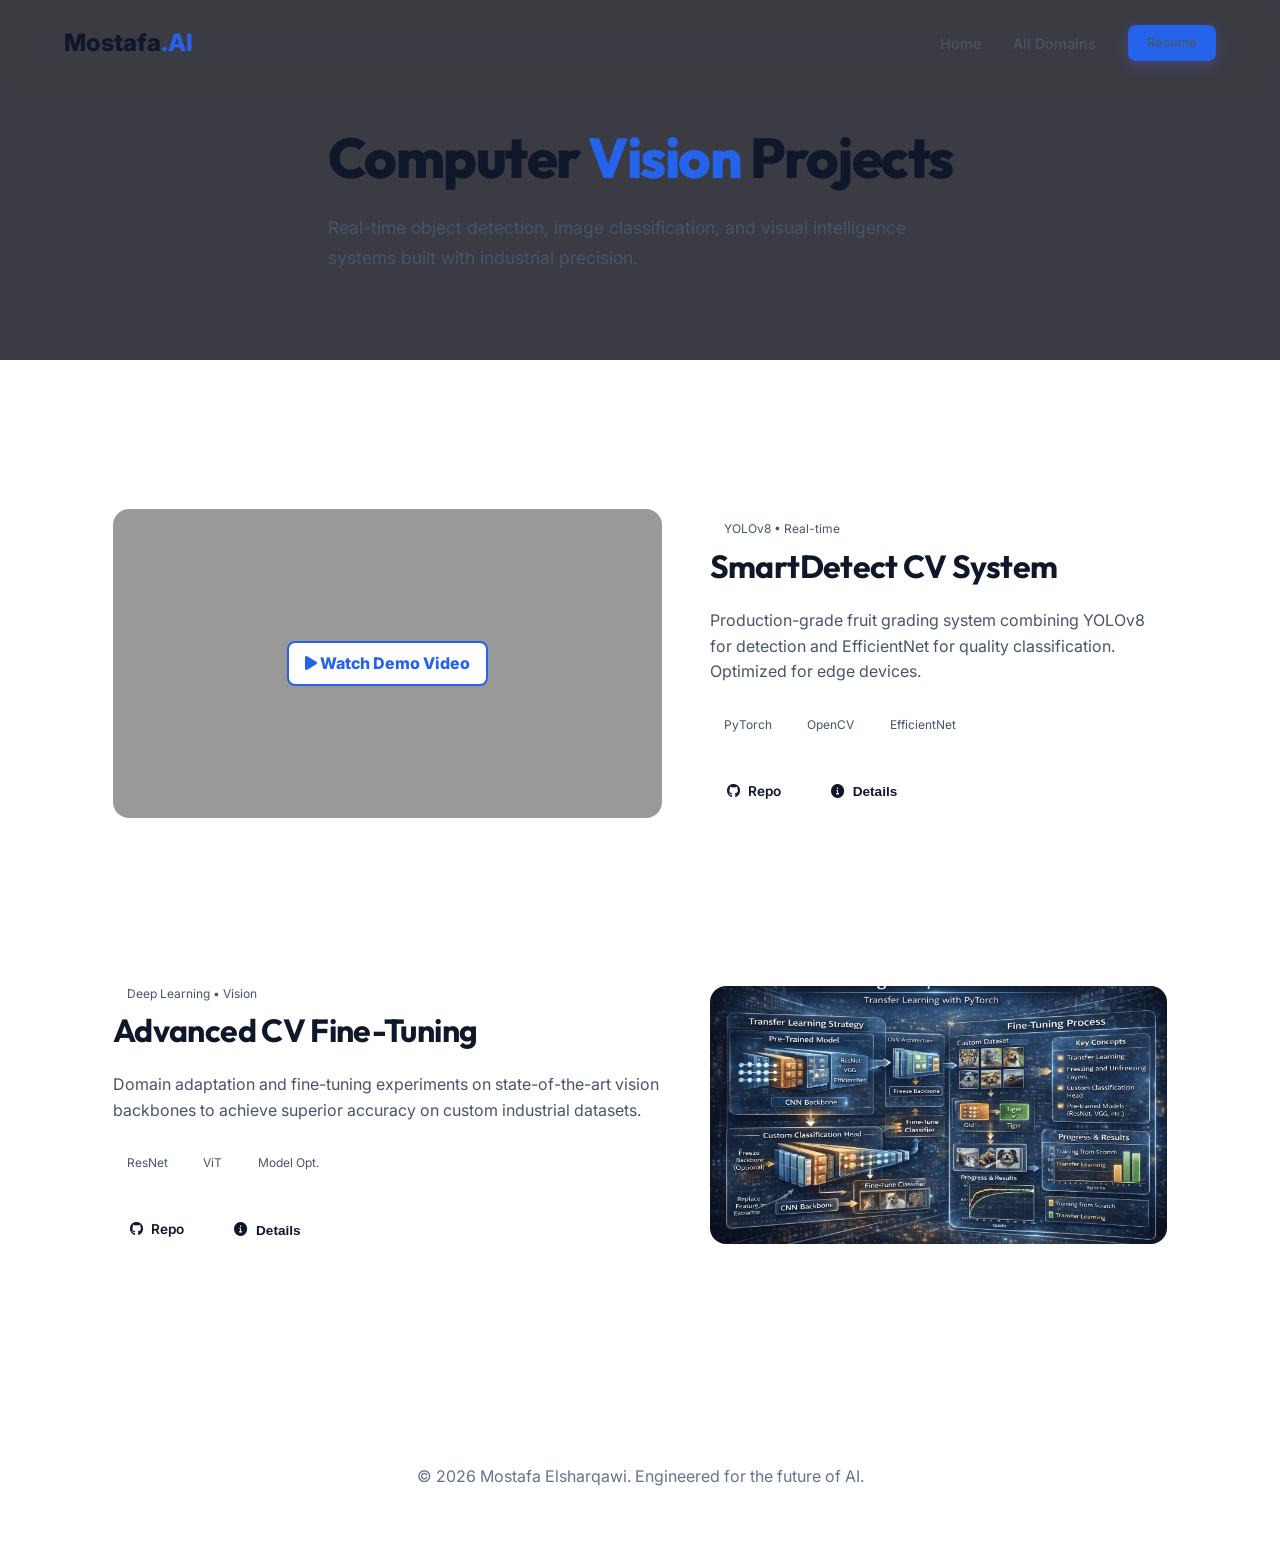
==== commit 8c31e60e: "UI Update: Replaced 'Show Demo' with 'Watch Demo Video' and improved button visibility with bold acc" ====
--- a/computer-vision.html
+++ b/computer-vision.html
@@ -38,7 +38,7 @@
               <source src="videos/fruite.mp4" type="video/mp4">
             </video>
             <div class="cert-overlay" style="opacity: 1; background: rgba(0,0,0,0.4); display: flex; align-items: center; justify-content: center; pointer-events: none;">
-              <span style="color: white; font-weight: bold; border: 2px solid white; padding: 0.5rem 1rem; border-radius: 8px;"><i class="fas fa-play"></i> Show Demo</span>
+              <span style="color: #2563eb; font-weight: 800; border: 2px solid #2563eb; background: #ffffff; padding: 0.5rem 1rem; border-radius: 8px;"><i class="fas fa-play"></i> Watch Demo Video</span>
             </div>
           </div>
           <div class="project-info">
@@ -114,4 +114,4 @@
     document.querySelectorAll('.reveal').forEach(el => observer.observe(el));
   </script>
 </body>
-</html>+</html>
--- a/style.css
+++ b/style.css
@@ -1,19 +1,19 @@
 @import url('https://fonts.googleapis.com/css2?family=Outfit:wght@300;400;500;600;700;800&family=Inter:wght@300;400;500;600;700&display=swap');
 
 :root {
-  --bg-dark: #020617;
-  --bg-card: rgba(15, 23, 42, 0.6);
-  --accent: #6366f1;
-  --accent-glow: rgba(99, 102, 241, 0.5);
-  --text-primary: #f8fafc;
-  --text-secondary: #94a3b8;
+  --bg-dark: #ffffff;
+  --bg-card: #ffffff;
+  --accent: #2563eb;
+  --accent-glow: transparent;
+  --text-primary: #0f172a;
+  --text-secondary: #475569;
   --text-muted: #64748b;
-  --border: rgba(255, 255, 255, 0.08);
-  --glass-bg: rgba(30, 41, 59, 0.4);
-  --glass-border: rgba(255, 255, 255, 0.1);
+  --border: #ffffff;
+  --glass-bg: rgba(255, 255, 255, 0.9);
+  --glass-border: #ffffff;
   --font-heading: 'Outfit', sans-serif;
   --font-body: 'Inter', sans-serif;
-  --transition: all 0.4s cubic-bezier(0.4, 0, 0.2, 1);
+  --transition: all 0.3s ease;
 }
 
 * {
@@ -28,9 +28,6 @@
 
 body {
   background-color: var(--bg-dark);
-  background-image: 
-    radial-gradient(circle at 20% 20%, rgba(99, 102, 241, 0.05) 0%, transparent 40%),
-    radial-gradient(circle at 80% 80%, rgba(192, 132, 252, 0.05) 0%, transparent 40%);
   color: var(--text-primary);
   font-family: var(--font-body);
   line-height: 1.6;
@@ -60,7 +57,7 @@
   font-size: 0.8rem;
   font-weight: 500;
   color: var(--text-secondary);
-  border: 1px solid var(--border);
+  border: 1px solid transparent;
   transition: all 0.3s ease;
 }
 
@@ -121,9 +118,7 @@
 }
 
 .accent-text {
-  background: linear-gradient(135deg, #818cf8 0%, #c084fc 100%);
-  -webkit-background-clip: text;
-  -webkit-text-fill-color: transparent;
+  color: var(--accent);
 }
 
 /* Navigation */
@@ -139,9 +134,9 @@
 }
 
 nav.scrolled {
-  background: rgba(2, 6, 23, 0.8);
+  background: #ffffff;
   padding: 1rem 0;
-  border-bottom: 1px solid var(--border);
+  border-bottom: 1px solid transparent;
 }
 
 .nav-inner {
@@ -197,6 +192,7 @@
 
 .hero-text {
   flex: 1;
+  width: 100%;
   max-width: 650px;
 }
 
@@ -214,7 +210,7 @@
 
 @media (max-width: 968px) {
   .hero-content {
-    grid-template-columns: 1fr;
+    flex-direction: column;
     text-align: center;
     padding-top: 2rem;
   }
@@ -246,7 +242,7 @@
   display: inline-block;
   padding: 0.5rem 1rem;
   background: rgba(99, 102, 241, 0.1);
-  border: 1px solid rgba(99, 102, 241, 0.2);
+  border: 1px solid transparent;
   border-radius: 100px;
   color: var(--accent);
   font-size: 0.85rem;
@@ -297,18 +293,18 @@
 
 .btn-primary:hover {
   transform: translateY(-2px);
-  box-shadow: 0 8px 25px rgba(99, 102, 241, 0.4);
+  box-shadow: 0 8px 25px rgba(37, 99, 235, 0.2);
 }
 
 .btn-outline {
   background: transparent;
-  border: 1px solid var(--border);
+  border: 1px solid transparent;
   color: var(--text-primary);
 }
 
 .btn-outline:hover {
-  background: var(--border);
-  border-color: var(--text-secondary);
+  background: transparent;
+  border-color: var(--text-muted);
 }
 
 /* Section Common */
@@ -362,7 +358,7 @@
   gap: 3rem;
   align-items: center;
   background: var(--bg-card);
-  border: 1px solid var(--border);
+  border: 1px solid transparent;
   border-radius: 24px;
   overflow: hidden;
   padding: 3rem;
@@ -371,7 +367,8 @@
 
 .project-card:hover {
   border-color: var(--accent);
-  background: rgba(15, 23, 42, 0.8);
+  background: #ffffff;
+  box-shadow: 0 20px 40px transparent;
 }
 
 .project-visual {
@@ -379,8 +376,8 @@
   border-radius: 16px;
   overflow: hidden;
   aspect-ratio: 16/9;
-  background: #000;
-  box-shadow: 0 20px 40px rgba(0,0,0,0.4);
+  background: #ffffff;
+  box-shadow: 0 20px 40px transparent;
   cursor: pointer;
 }
 
@@ -416,11 +413,11 @@
 
 .tag {
   padding: 0.3rem 0.8rem;
-  background: rgba(255,255,255,0.05);
+  background: transparent;
   border-radius: 100px;
   font-size: 0.75rem;
   color: var(--text-secondary);
-  border: 1px solid var(--border);
+  border: 1px solid transparent;
 }
 
 /* Services Section */
@@ -433,7 +430,7 @@
 
 .service-card {
   background: var(--bg-card);
-  border: 1px solid var(--border);
+  border: 1px solid transparent;
   padding: 3rem 2rem;
   border-radius: 24px;
   text-align: center;
@@ -447,8 +444,8 @@
 .service-card:hover {
   transform: translateY(-10px);
   border-color: var(--accent);
-  background: rgba(255, 255, 255, 0.03);
-  box-shadow: 0 20px 40px rgba(0, 0, 0, 0.4);
+  background: rgba(255, 255, 255, 0.9);
+  box-shadow: 0 20px 40px transparent;
 }
 
 .service-icon {
@@ -487,21 +484,48 @@
 
 .skill-box {
   background: var(--bg-card);
-  border: 1px solid var(--border);
-  padding: 2.5rem;
+  border: 1px solid transparent;
   border-radius: 20px;
   backdrop-filter: blur(10px);
   transition: var(--transition);
   display: flex;
   flex-direction: column;
   height: 100%;
+  overflow: hidden;
+  padding: 0;
+}
+
+.skill-visual {
+  width: 100%;
+  height: 160px;
+  overflow: hidden;
+}
+
+.skill-visual img {
+  width: 100%;
+  height: 100%;
+  object-fit: cover;
+  transition: var(--transition);
+  opacity: 0.7;
+}
+
+.skill-box:hover .skill-visual img {
+  transform: scale(1.1);
+  opacity: 1;
+}
+
+.skill-content {
+  padding: 1.5rem 2.5rem 2.5rem;
+  display: flex;
+  flex-direction: column;
+  flex-grow: 1;
 }
 
 .skill-box:hover {
   transform: translateY(-10px);
   border-color: var(--accent);
-  background: rgba(255, 255, 255, 0.03);
-  box-shadow: 0 20px 40px rgba(0, 0, 0, 0.3);
+  background: rgba(255, 255, 255, 0.9);
+  box-shadow: 0 20px 40px transparent;
 }
 
 .skill-box h4 {
@@ -528,7 +552,7 @@
 .tab-btn {
   padding: 0.8rem 1.5rem;
   background: white;
-  border: 1px solid #e2e8f0;
+  border: 1px solid transparent;
   border-radius: 12px;
   color: #64748b;
   font-weight: 600;
@@ -562,8 +586,8 @@
   background: white;
   border-radius: 24px;
   padding: 3rem;
-  box-shadow: 0 10px 30px rgba(0, 0, 0, 0.05);
-  border: 1px solid #f1f5f9;
+  box-shadow: 0 10px 30px transparent;
+  border: 1px solid transparent;
   min-height: 350px;
 }
 
@@ -583,8 +607,8 @@
 }
 
 .skill-card-small {
-  background: #f8fafc;
-  border: 1px solid #e2e8f0;
+  background: #ffffff;
+  border: 1px solid transparent;
   border-radius: 12px;
   padding: 1.2rem;
   display: flex;
@@ -611,7 +635,7 @@
 .skill-card-small:hover {
   transform: translateY(-5px);
   background: white;
-  box-shadow: 0 8px 20px rgba(0, 0, 0, 0.08);
+  box-shadow: 0 8px 20px transparent;
 }
 
 /* Skills Summary Badges */
@@ -633,8 +657,8 @@
   font-size: 0.9rem;
   font-weight: 600;
   color: #1e293b;
-  box-shadow: 0 4px 10px rgba(0, 0, 0, 0.03);
-  border: 1px solid #f1f5f9;
+  box-shadow: 0 4px 10px transparent;
+  border: 1px solid transparent;
 }
 
 .badge-item i {
@@ -694,7 +718,7 @@
 .filter-btn {
   padding: 0.6rem 1.5rem;
   background: rgba(255, 255, 255, 0.05);
-  border: 1px solid var(--border);
+  border: 1px solid transparent;
   border-radius: 100px;
   color: var(--text-secondary);
   cursor: pointer;
@@ -730,7 +754,7 @@
   overflow: hidden;
   aspect-ratio: 4/3;
   cursor: pointer;
-  border: 1px solid var(--border);
+  border: 1px solid transparent;
   transition: var(--transition);
   scroll-snap-align: start;
 }
@@ -751,7 +775,7 @@
   display: flex;
   align-items: center;
   justify-content: center;
-  box-shadow: 0 4px 15px rgba(0,0,0,0.3);
+  box-shadow: 0 4px 15px transparent;
   transition: var(--transition);
   opacity: 0.8;
 }
@@ -790,7 +814,7 @@
 .cert-overlay {
   position: absolute;
   inset: 0;
-  background: linear-gradient(to top, rgba(0,0,0,0.8), transparent);
+  background: linear-gradient(to top, transparent, transparent);
   display: flex;
   flex-direction: column;
   justify-content: flex-end;
@@ -811,7 +835,7 @@
 .modal {
   position: fixed;
   inset: 0;
-  background: rgba(0,0,0,0.9);
+  background: transparent;
   z-index: 2000;
   display: none;
   align-items: center;
@@ -830,8 +854,8 @@
   background: var(--bg-card);
   padding: 3.5rem;
   border-radius: 24px;
-  border: 1px solid var(--border);
-  box-shadow: 0 0 50px rgba(0,0,0,0.5);
+  border: 1px solid transparent;
+  box-shadow: 0 0 50px transparent;
   backdrop-filter: blur(15px);
 }
 
@@ -877,7 +901,7 @@
   gap: 3rem;
   margin-top: 3rem;
   padding-top: 2rem;
-  border-top: 1px solid var(--border);
+  border-top: 1px solid transparent;
 }
 
 .stat-item {
@@ -908,7 +932,7 @@
   background: var(--bg-card);
   padding: 2rem;
   border-radius: 20px;
-  border: 1px solid var(--border);
+  border: 1px solid transparent;
   transition: var(--transition);
 }
 
@@ -945,7 +969,7 @@
 }
 footer {
   padding: 4rem 0;
-  border-top: 1px solid var(--border);
+  border-top: 1px solid transparent;
   text-align: center;
   color: var(--text-muted);
 }
@@ -1005,13 +1029,13 @@
   width: 380px;
   height: 500px;
   background: var(--bg-card);
-  border: 1px solid var(--border);
+  border: 1px solid transparent;
   border-radius: 24px;
   z-index: 3000;
   display: none;
   flex-direction: column;
   overflow: hidden;
-  box-shadow: 0 10px 40px rgba(0,0,0,0.5);
+  box-shadow: 0 10px 40px transparent;
   backdrop-filter: blur(20px);
 }
 
@@ -1023,7 +1047,7 @@
 .chat-header {
   padding: 1.5rem;
   background: rgba(99, 102, 241, 0.1);
-  border-bottom: 1px solid var(--border);
+  border-bottom: 1px solid transparent;
   display: flex;
   align-items: center;
   gap: 1rem;
@@ -1067,7 +1091,7 @@
 
 .chat-footer {
   padding: 1rem;
-  border-top: 1px solid var(--border);
+  border-top: 1px solid transparent;
 }
 
 .chat-options {
@@ -1085,7 +1109,7 @@
 
 .faq-item {
   background: var(--bg-card);
-  border: 1px solid var(--border);
+  border: 1px solid transparent;
   border-radius: 16px;
   overflow: hidden;
   transition: var(--transition);
@@ -1113,7 +1137,7 @@
 }
 
 .faq-item.active .faq-question {
-  border-bottom: 1px solid var(--border);
+  border-bottom: 1px solid transparent;
   background: rgba(99, 102, 241, 0.05);
 }
 
@@ -1125,7 +1149,7 @@
   max-height: 0;
   overflow: hidden;
   transition: max-height 0.4s cubic-bezier(0.4, 0, 0.2, 1);
-  background: rgba(0, 0, 0, 0.1);
+  background: transparent;
 }
 
 .faq-answer p {
@@ -1142,7 +1166,7 @@
 .opt-btn {
   padding: 0.5rem 1rem;
   background: rgba(255, 255, 255, 0.03);
-  border: 1px solid var(--border);
+  border: 1px solid transparent;
   border-radius: 100px;
   color: var(--text-secondary);
   font-size: 0.8rem;
@@ -1167,7 +1191,7 @@
   background: var(--bg-card);
   padding: 2.5rem;
   border-radius: 24px;
-  border: 1px solid var(--border);
+  border: 1px solid transparent;
   position: relative;
   transition: var(--transition);
 }
@@ -1175,7 +1199,7 @@
 .testimonial-card:hover {
   border-color: var(--accent);
   transform: translateY(-5px);
-  box-shadow: 0 10px 30px rgba(0,0,0,0.3);
+  box-shadow: 0 10px 30px transparent;
 }
 
 .quote-icon {
@@ -1223,7 +1247,7 @@
   text-align: center;
   padding: 2rem;
   background: rgba(255, 255, 255, 0.02);
-  border: 1px solid var(--border);
+  border: 1px solid transparent;
   border-radius: 20px;
   transition: var(--transition);
 }
@@ -1285,7 +1309,7 @@
     padding: 2rem;
   }
   .hero h1 {
-    font-size: 3.5rem;
+    font-size: clamp(2rem, 8vw, 3rem);
   }
 }
 
@@ -1340,7 +1364,7 @@
   background: var(--bg-card);
   padding: 2rem;
   border-radius: 16px;
-  border: 1px solid var(--border);
+  border: 1px solid transparent;
   transition: var(--transition);
 }
 
@@ -1384,4 +1408,4 @@
   display: flex;
   flex-wrap: wrap;
   gap: 0.5rem;
-}+}
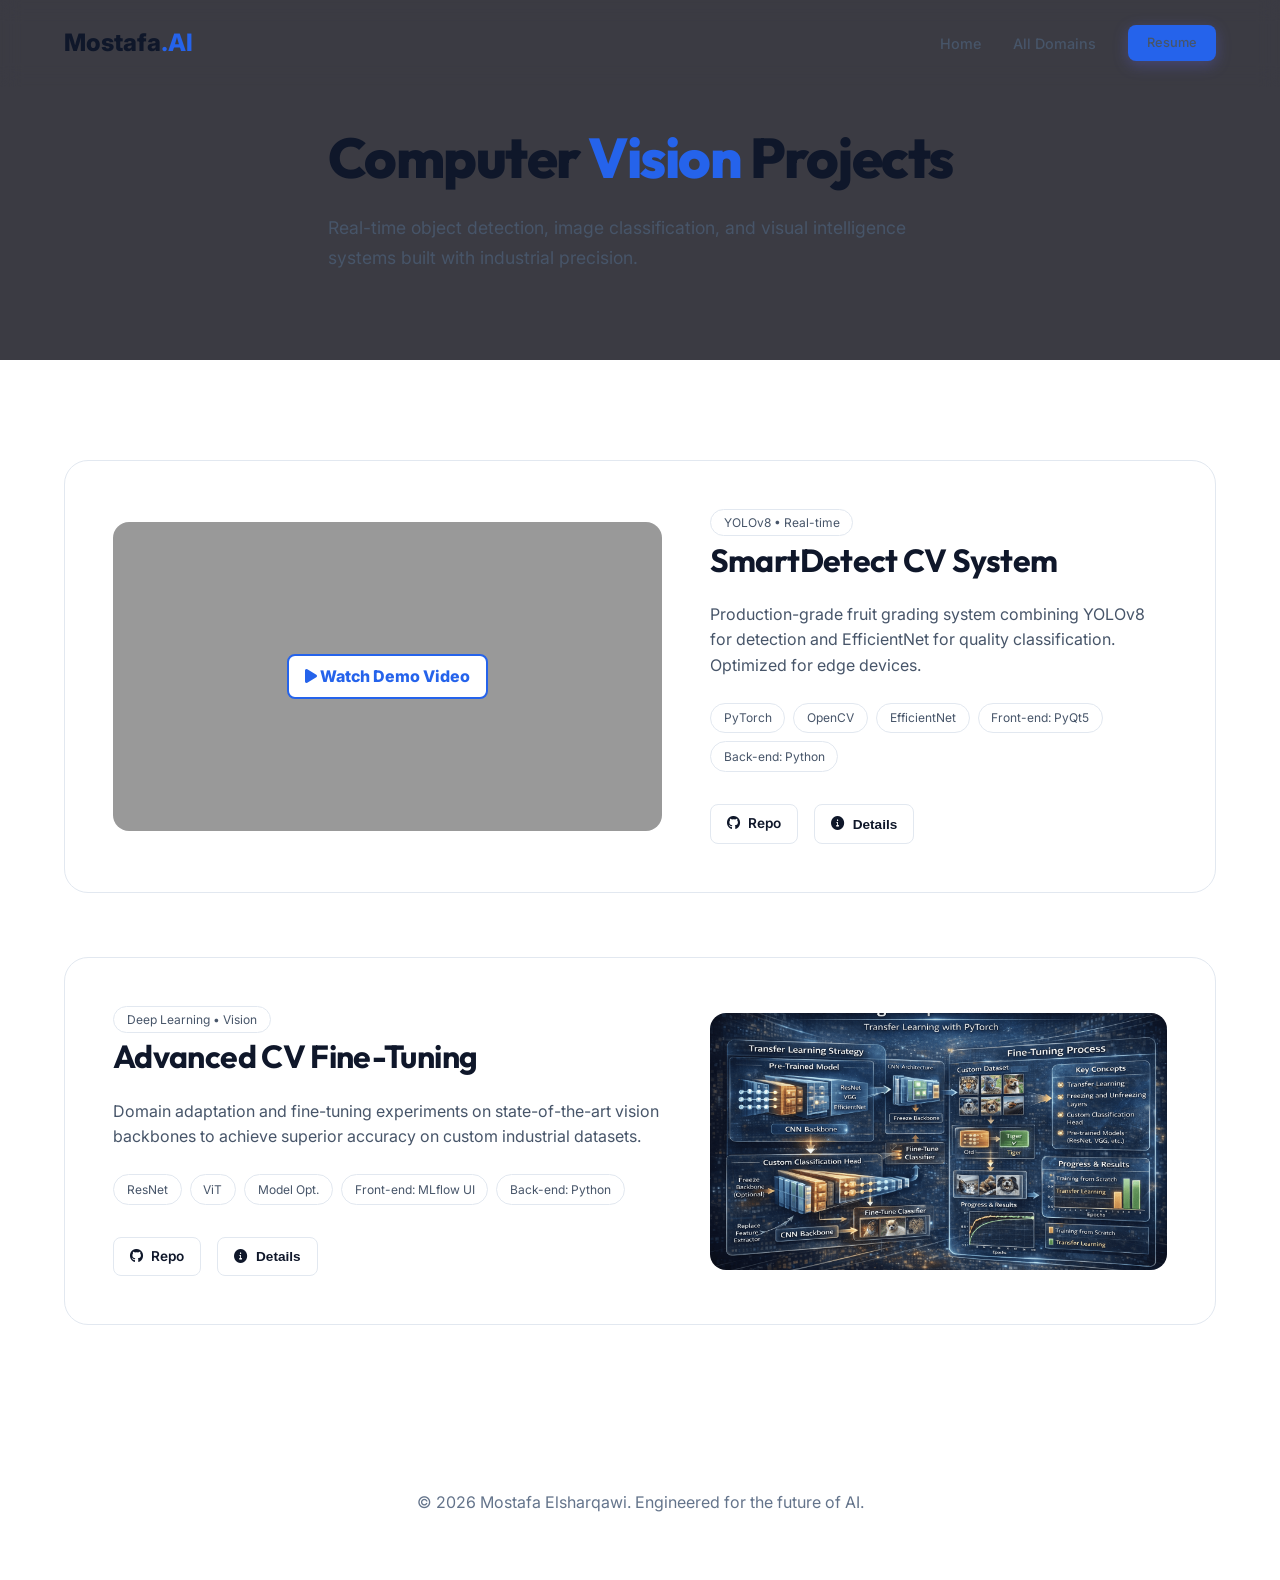
==== commit 6182ed1d: "feat: add Front-end and Back-end tags to specialized domain projects" ====
--- a/computer-vision.html
+++ b/computer-vision.html
@@ -49,6 +49,8 @@
               <span class="tag">PyTorch</span>
               <span class="tag">OpenCV</span>
               <span class="tag">EfficientNet</span>
+              <span class="tag">Front-end: PyQt5</span>
+              <span class="tag">Back-end: Python</span>
             </div>
             <div style="display: flex; gap: 1rem;">
               <a href="https://github.com/mstfyshrqawy520-alt/FruitGuard-System" target="_blank" class="btn btn-outline" style="padding: 0.5rem 1rem; font-size: 0.85rem;"><i class="fab fa-github"></i> Repo</a>
@@ -67,6 +69,8 @@
               <span class="tag">ResNet</span>
               <span class="tag">ViT</span>
               <span class="tag">Model Opt.</span>
+              <span class="tag">Front-end: MLflow UI</span>
+              <span class="tag">Back-end: Python</span>
             </div>
             <div style="display: flex; gap: 1rem;">
               <a href="https://github.com/mstfyshrqawy520-alt/fine-tuning-computer-vision-models" target="_blank" class="btn btn-outline" style="padding: 0.5rem 1rem; font-size: 0.85rem;"><i class="fab fa-github"></i> Repo</a>
--- a/style.css
+++ b/style.css
@@ -4,13 +4,13 @@
   --bg-dark: #ffffff;
   --bg-card: #ffffff;
   --accent: #2563eb;
-  --accent-glow: transparent;
+  --accent-glow: rgba(37, 99, 235, 0.1);
   --text-primary: #0f172a;
   --text-secondary: #475569;
   --text-muted: #64748b;
-  --border: #ffffff;
+  --border: #e2e8f0;
   --glass-bg: rgba(255, 255, 255, 0.9);
-  --glass-border: #ffffff;
+  --glass-border: #e2e8f0;
   --font-heading: 'Outfit', sans-serif;
   --font-body: 'Inter', sans-serif;
   --transition: all 0.3s ease;
@@ -57,7 +57,7 @@
   font-size: 0.8rem;
   font-weight: 500;
   color: var(--text-secondary);
-  border: 1px solid transparent;
+  border: 1px solid var(--border);
   transition: all 0.3s ease;
 }
 
@@ -242,7 +242,7 @@
   display: inline-block;
   padding: 0.5rem 1rem;
   background: rgba(99, 102, 241, 0.1);
-  border: 1px solid transparent;
+  border: 1px solid var(--border);
   border-radius: 100px;
   color: var(--accent);
   font-size: 0.85rem;
@@ -298,7 +298,7 @@
 
 .btn-outline {
   background: transparent;
-  border: 1px solid transparent;
+  border: 1px solid var(--border);
   color: var(--text-primary);
 }
 
@@ -358,7 +358,7 @@
   gap: 3rem;
   align-items: center;
   background: var(--bg-card);
-  border: 1px solid transparent;
+  border: 1px solid var(--border);
   border-radius: 24px;
   overflow: hidden;
   padding: 3rem;
@@ -368,7 +368,7 @@
 .project-card:hover {
   border-color: var(--accent);
   background: #ffffff;
-  box-shadow: 0 20px 40px transparent;
+  box-shadow: 0 20px 40px rgba(0, 0, 0, 0.08);
 }
 
 .project-visual {
@@ -417,7 +417,7 @@
   border-radius: 100px;
   font-size: 0.75rem;
   color: var(--text-secondary);
-  border: 1px solid transparent;
+  border: 1px solid var(--border);
 }
 
 /* Services Section */
@@ -430,7 +430,7 @@
 
 .service-card {
   background: var(--bg-card);
-  border: 1px solid transparent;
+  border: 1px solid var(--border);
   padding: 3rem 2rem;
   border-radius: 24px;
   text-align: center;
@@ -444,8 +444,8 @@
 .service-card:hover {
   transform: translateY(-10px);
   border-color: var(--accent);
-  background: rgba(255, 255, 255, 0.9);
-  box-shadow: 0 20px 40px transparent;
+  background: #ffffff;
+  box-shadow: 0 20px 40px rgba(0, 0, 0, 0.08);
 }
 
 .service-icon {
@@ -484,7 +484,7 @@
 
 .skill-box {
   background: var(--bg-card);
-  border: 1px solid transparent;
+  border: 1px solid var(--border);
   border-radius: 20px;
   backdrop-filter: blur(10px);
   transition: var(--transition);
@@ -524,8 +524,8 @@
 .skill-box:hover {
   transform: translateY(-10px);
   border-color: var(--accent);
-  background: rgba(255, 255, 255, 0.9);
-  box-shadow: 0 20px 40px transparent;
+  background: #ffffff;
+  box-shadow: 0 20px 40px rgba(0, 0, 0, 0.08);
 }
 
 .skill-box h4 {
@@ -552,7 +552,7 @@
 .tab-btn {
   padding: 0.8rem 1.5rem;
   background: white;
-  border: 1px solid transparent;
+  border: 1px solid var(--border);
   border-radius: 12px;
   color: #64748b;
   font-weight: 600;
@@ -587,7 +587,7 @@
   border-radius: 24px;
   padding: 3rem;
   box-shadow: 0 10px 30px transparent;
-  border: 1px solid transparent;
+  border: 1px solid var(--border);
   min-height: 350px;
 }
 
@@ -608,7 +608,7 @@
 
 .skill-card-small {
   background: #ffffff;
-  border: 1px solid transparent;
+  border: 1px solid var(--border);
   border-radius: 12px;
   padding: 1.2rem;
   display: flex;
@@ -658,7 +658,7 @@
   font-weight: 600;
   color: #1e293b;
   box-shadow: 0 4px 10px transparent;
-  border: 1px solid transparent;
+  border: 1px solid var(--border);
 }
 
 .badge-item i {
@@ -718,7 +718,7 @@
 .filter-btn {
   padding: 0.6rem 1.5rem;
   background: rgba(255, 255, 255, 0.05);
-  border: 1px solid transparent;
+  border: 1px solid var(--border);
   border-radius: 100px;
   color: var(--text-secondary);
   cursor: pointer;
@@ -754,7 +754,7 @@
   overflow: hidden;
   aspect-ratio: 4/3;
   cursor: pointer;
-  border: 1px solid transparent;
+  border: 1px solid var(--border);
   transition: var(--transition);
   scroll-snap-align: start;
 }
@@ -854,7 +854,7 @@
   background: var(--bg-card);
   padding: 3.5rem;
   border-radius: 24px;
-  border: 1px solid transparent;
+  border: 1px solid var(--border);
   box-shadow: 0 0 50px transparent;
   backdrop-filter: blur(15px);
 }
@@ -932,7 +932,7 @@
   background: var(--bg-card);
   padding: 2rem;
   border-radius: 20px;
-  border: 1px solid transparent;
+  border: 1px solid var(--border);
   transition: var(--transition);
 }
 
@@ -1029,7 +1029,7 @@
   width: 380px;
   height: 500px;
   background: var(--bg-card);
-  border: 1px solid transparent;
+  border: 1px solid var(--border);
   border-radius: 24px;
   z-index: 3000;
   display: none;
@@ -1109,7 +1109,7 @@
 
 .faq-item {
   background: var(--bg-card);
-  border: 1px solid transparent;
+  border: 1px solid var(--border);
   border-radius: 16px;
   overflow: hidden;
   transition: var(--transition);
@@ -1166,7 +1166,7 @@
 .opt-btn {
   padding: 0.5rem 1rem;
   background: rgba(255, 255, 255, 0.03);
-  border: 1px solid transparent;
+  border: 1px solid var(--border);
   border-radius: 100px;
   color: var(--text-secondary);
   font-size: 0.8rem;
@@ -1191,7 +1191,7 @@
   background: var(--bg-card);
   padding: 2.5rem;
   border-radius: 24px;
-  border: 1px solid transparent;
+  border: 1px solid var(--border);
   position: relative;
   transition: var(--transition);
 }
@@ -1247,7 +1247,7 @@
   text-align: center;
   padding: 2rem;
   background: rgba(255, 255, 255, 0.02);
-  border: 1px solid transparent;
+  border: 1px solid var(--border);
   border-radius: 20px;
   transition: var(--transition);
 }
@@ -1364,7 +1364,7 @@
   background: var(--bg-card);
   padding: 2rem;
   border-radius: 16px;
-  border: 1px solid transparent;
+  border: 1px solid var(--border);
   transition: var(--transition);
 }
 
